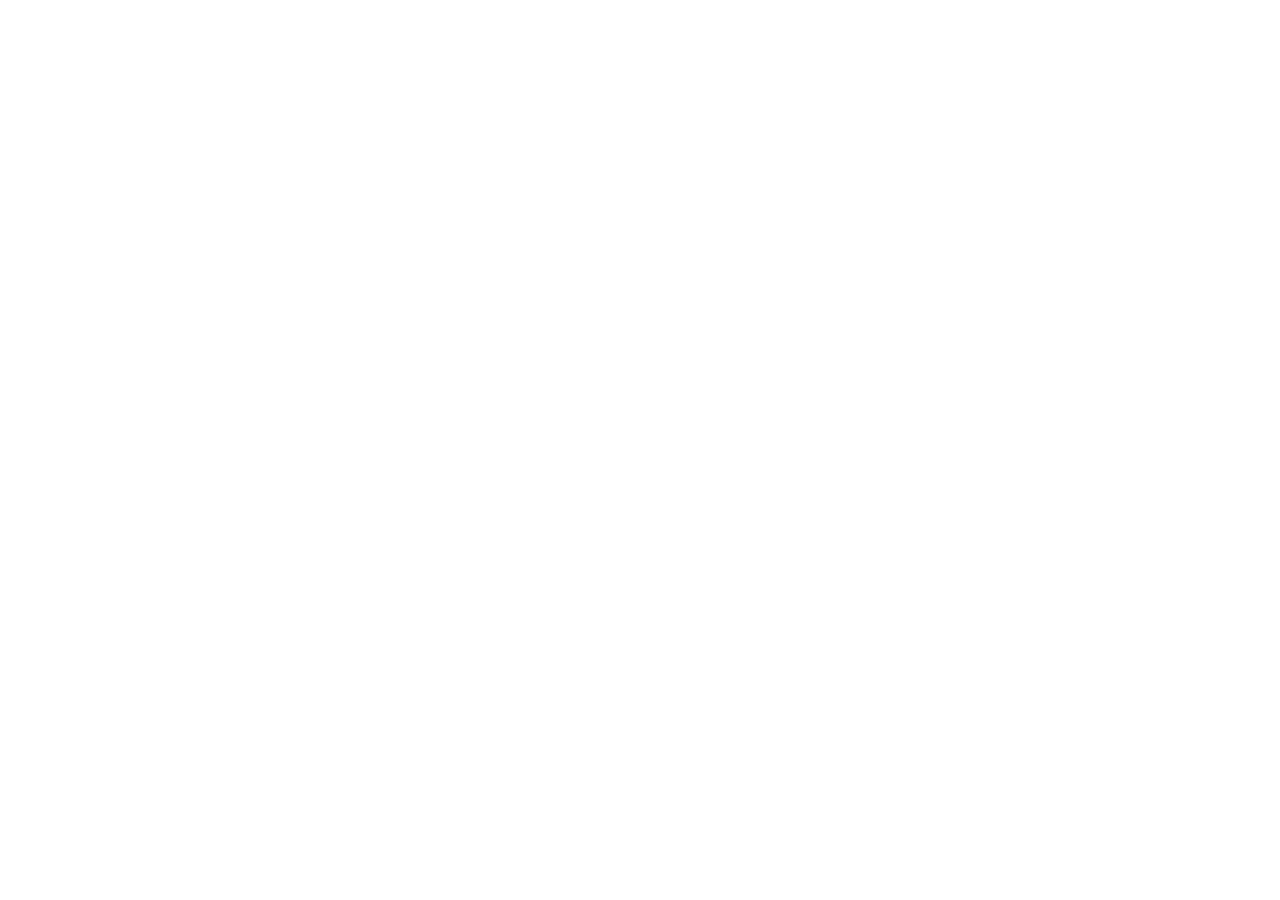
==== index.html @ 1b252291 "Upload Oak Legal Services website" ====
<!DOCTYPE html>
<html lang="en">
<head>
  <meta charset="UTF-8" />
  <meta name="viewport" content="width=device-width, initial-scale=1.0"/>
  <title>Oak Debt Collectors | Eagle Strength</title>
  <link href="https://cdnjs.cloudflare.com/ajax/libs/bootstrap/5.3.2/css/bootstrap.min.css" rel="stylesheet"/>
  <link href="https://cdnjs.cloudflare.com/ajax/libs/font-awesome/6.5.0/css/all.min.css" rel="stylesheet"/>
  <link href="https://fonts.googleapis.com/css2?family=Playfair+Display:wght@700;900&family=Inter:wght@300;400;500;600;700&family=Dancing+Script:wght@700&display=swap" rel="stylesheet"/>
  <style>
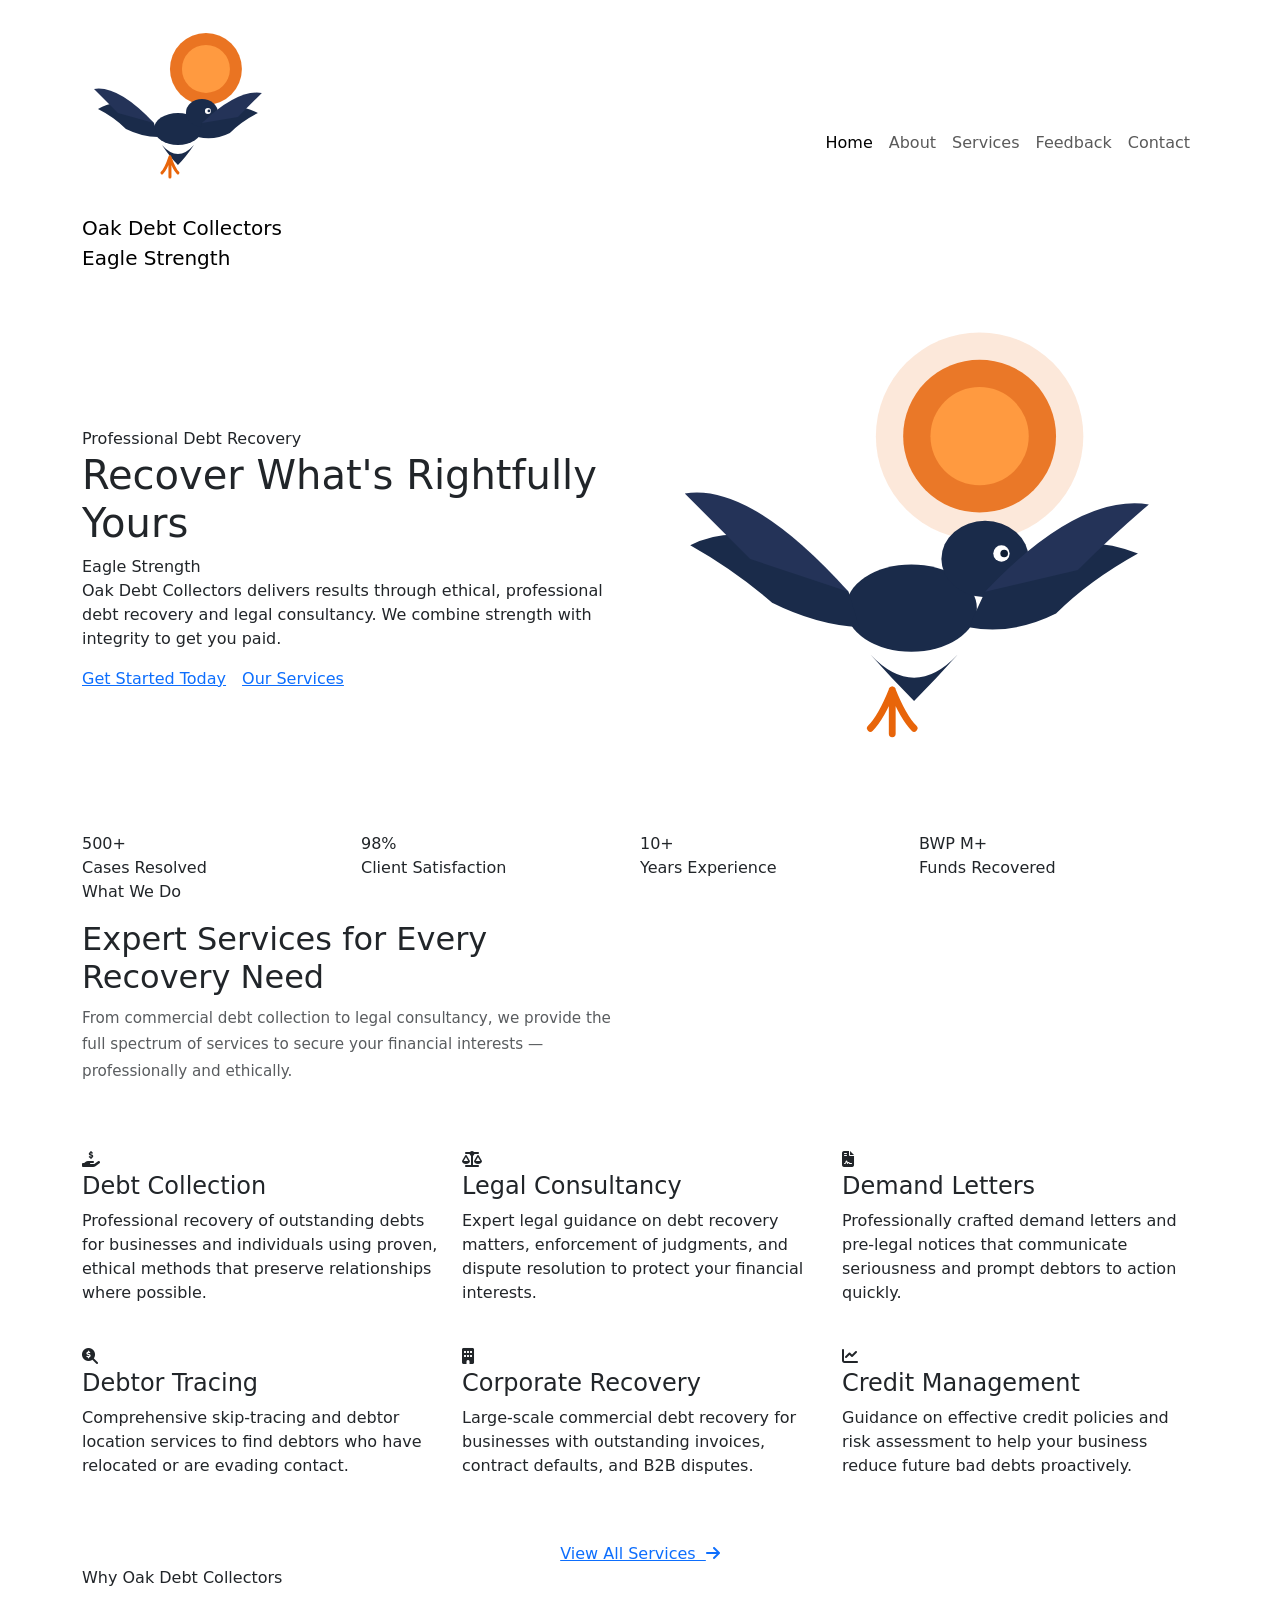
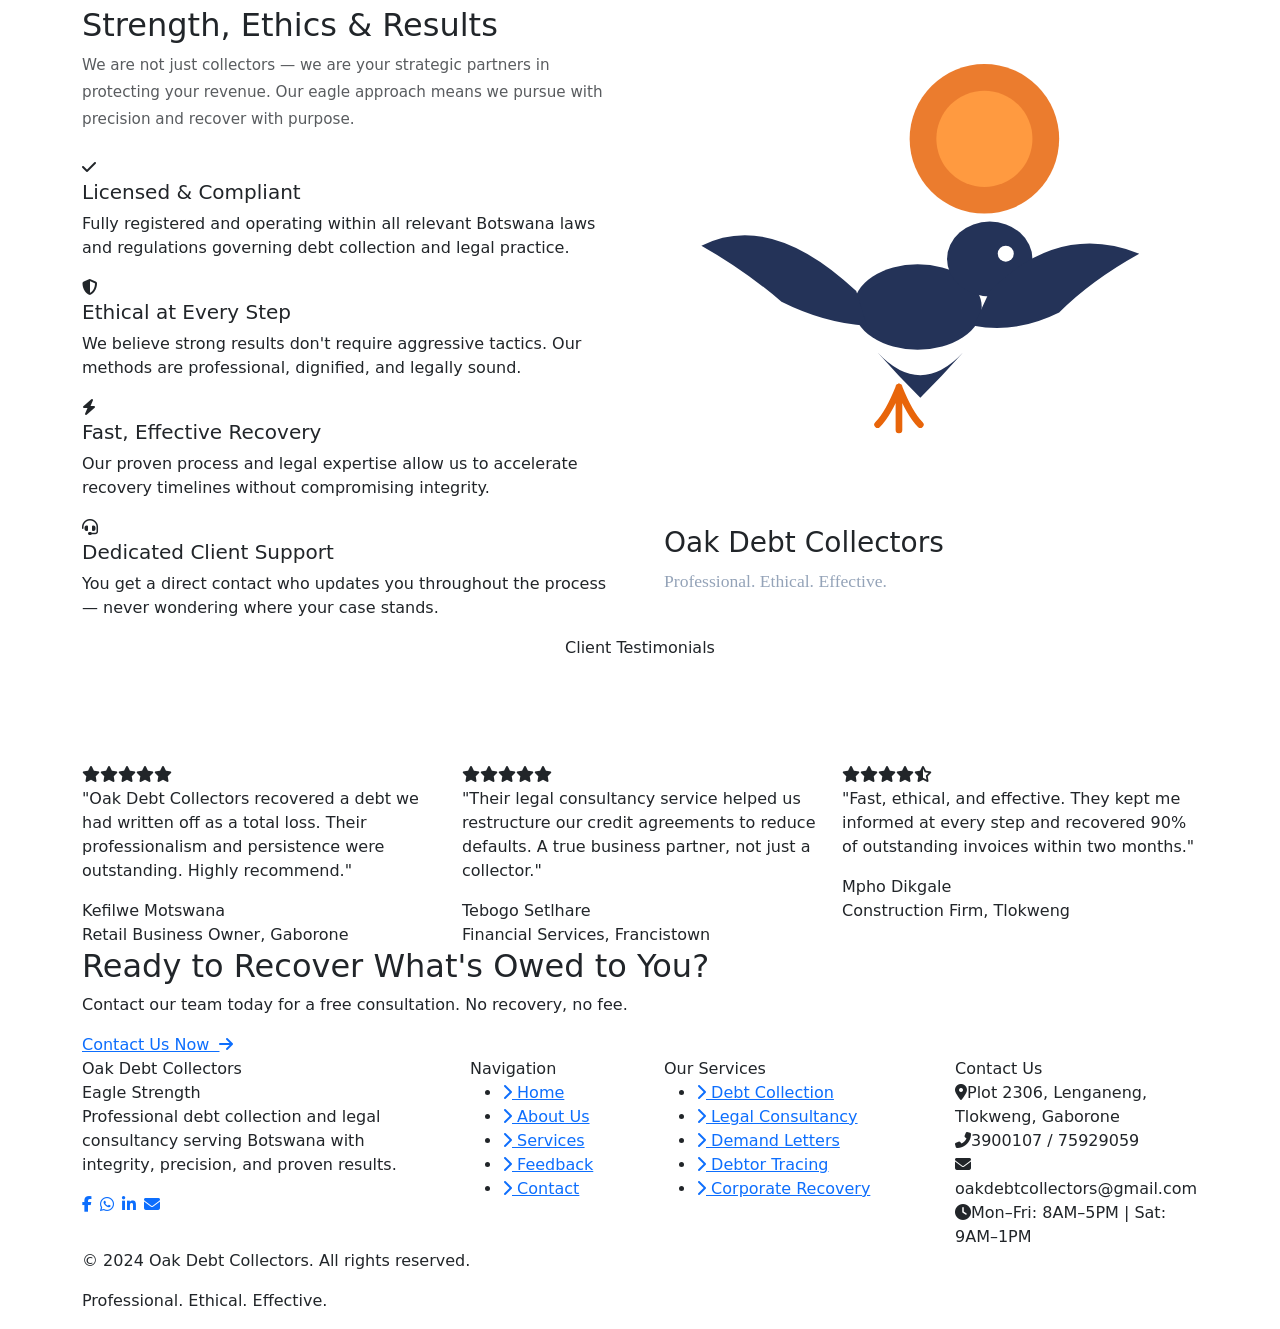
==== commit c34457ea: "added index" ====
--- a/index.html
+++ b/index.html
@@ -3,8 +3,311 @@
 <head>
   <meta charset="UTF-8" />
   <meta name="viewport" content="width=device-width, initial-scale=1.0"/>
-  <title>Oak Debt Collectors | Eagle Strength</title>
+   <title>Oak Debt Collectors | Home</title>
   <link href="https://cdnjs.cloudflare.com/ajax/libs/bootstrap/5.3.2/css/bootstrap.min.css" rel="stylesheet"/>
   <link href="https://cdnjs.cloudflare.com/ajax/libs/font-awesome/6.5.0/css/all.min.css" rel="stylesheet"/>
-  <link href="https://fonts.googleapis.com/css2?family=Playfair+Display:wght@700;900&family=Inter:wght@300;400;500;600;700&family=Dancing+Script:wght@700&display=swap" rel="stylesheet"/>
-  <style>   +  <link rel="stylesheet" href="style.css"/>
+</head>
+<body>
+
+<!-- NAVBAR -->
+<nav class="navbar navbar-expand-lg">
+  <div class="container">
+    <a class="navbar-brand" href="index.html">
+      <div class="brand-logo-wrap">
+        <svg viewBox="0 0 100 100" xmlns="http://www.w3.org/2000/svg">
+          <circle cx="62" cy="28" r="18" fill="#E8650A" opacity="0.9"/>
+          <circle cx="62" cy="28" r="12" fill="#FF9A40"/>
+          <ellipse cx="48" cy="58" rx="12" ry="8" fill="#1A2B4A"/>
+          <ellipse cx="60" cy="50" rx="8" ry="7" fill="#1A2B4A"/>
+          <path d="M67 52 L73 55 L67 56 Z" fill="#E8650A"/>
+          <circle cx="63" cy="49" r="1.5" fill="#fff"/>
+          <circle cx="63.5" cy="49" r="0.7" fill="#1A2B4A"/>
+          <path d="M36 55 Q20 40 8 48 Q16 52 22 58 Q30 62 38 62 Z" fill="#1A2B4A"/>
+          <path d="M36 55 Q18 36 6 38 Q12 44 18 50 Z" fill="#243358"/>
+          <path d="M60 55 Q72 42 88 50 Q80 54 74 60 Q66 64 58 62 Z" fill="#1A2B4A"/>
+          <path d="M60 55 Q78 38 90 40 Q84 46 78 52 Z" fill="#243358"/>
+          <path d="M40 66 Q48 75 56 66 Q52 72 48 76 Q44 72 40 66 Z" fill="#1A2B4A"/>
+          <path d="M44 72 Q42 78 40 80 M44 72 Q44 79 44 82 M44 72 Q46 78 48 80" stroke="#E8650A" stroke-width="1.5" fill="none" stroke-linecap="round"/>
+        </svg>
+      </div>
+      <div class="brand-text-wrap">
+        <div class="brand-name">Oak Debt Collectors</div>
+        <div class="brand-tagline">Eagle Strength</div>
+      </div>
+    </a>
+    <button class="navbar-toggler" type="button" data-bs-toggle="collapse" data-bs-target="#mainNav">
+      <span class="navbar-toggler-icon"></span>
+    </button>
+    <div class="collapse navbar-collapse" id="mainNav">
+      <ul class="navbar-nav ms-auto">
+        <li class="nav-item"><a class="nav-link active" href="index.html">Home</a></li>
+        <li class="nav-item"><a class="nav-link" href="about.html">About</a></li>
+        <li class="nav-item"><a class="nav-link" href="services.html">Services</a></li>
+        <li class="nav-item"><a class="nav-link" href="feedback.html">Feedback</a></li>
+        <li class="nav-item"><a class="nav-link" href="contact.html">Contact</a></li>
+      </ul>
+    </div>
+  </div>
+</nav>
+
+<!-- HERO -->
+<section class="hero">
+  <div class="container">
+    <div class="row align-items-center">
+      <div class="col-lg-6 hero-content">
+        <div class="hero-eyebrow fade-in-up">Professional Debt Recovery</div>
+        <h1 class="fade-in-up delay-1">Recover What's <span>Rightfully</span> Yours</h1>
+        <span class="hero-script fade-in-up delay-2">Eagle Strength</span>
+        <p class="hero-desc fade-in-up delay-3">Oak Debt Collectors delivers results through ethical, professional debt recovery and legal consultancy. We combine strength with integrity to get you paid.</p>
+        <div class="d-flex gap-3 flex-wrap fade-in-up delay-4">
+          <a href="contact.html" class="btn-primary-oak">Get Started Today</a>
+          <a href="services.html" class="btn-outline-oak">Our Services</a>
+        </div>
+      </div>
+      <div class="col-lg-6 hero-visual mt-5 mt-lg-0">
+        <div class="hero-circle">
+          <svg class="hero-eagle-svg" viewBox="0 0 200 200" xmlns="http://www.w3.org/2000/svg">
+            <circle cx="120" cy="55" r="38" fill="rgba(232,101,10,0.15)"/>
+            <circle cx="120" cy="55" r="28" fill="#E8650A" opacity="0.85"/>
+            <circle cx="120" cy="55" r="18" fill="#FF9A40"/>
+            <ellipse cx="95" cy="118" rx="24" ry="16" fill="#1A2B4A"/>
+            <ellipse cx="122" cy="100" rx="16" ry="14" fill="#1A2B4A"/>
+            <path d="M136 104 L150 110 L136 112 Z" fill="#E8650A"/>
+            <circle cx="128" cy="98" r="3" fill="#fff"/>
+            <circle cx="129" cy="98" r="1.4" fill="#0F1D33"/>
+            <path d="M72 112 Q40 82 14 95 Q30 104 44 116 Q60 124 76 125 Z" fill="#1A2B4A"/>
+            <path d="M72 112 Q36 72 12 76 Q24 88 36 100 Z" fill="#243358"/>
+            <path d="M122 112 Q148 86 178 98 Q160 108 148 120 Q132 128 116 125 Z" fill="#1A2B4A"/>
+            <path d="M122 112 Q156 76 182 80 Q168 92 156 104 Z" fill="#243358"/>
+            <path d="M80 135 Q96 152 112 135 Q104 144 96 152 Q88 144 80 135 Z" fill="#1A2B4A"/>
+            <path d="M88 148 Q84 158 80 162 M88 148 Q88 160 88 164 M88 148 Q92 158 96 162" stroke="#E8650A" stroke-width="2.5" fill="none" stroke-linecap="round"/>
+          </svg>
+        </div>
+      </div>
+    </div>
+  </div>
+</section>
+
+<!-- STATS BAR -->
+<div class="stats-bar">
+  <div class="container">
+    <div class="row g-0 align-items-center">
+      <div class="col-6 col-md-3"><div class="stat-item"><div class="stat-number">500+</div><div class="stat-label">Cases Resolved</div></div></div>
+      <div class="col-6 col-md-3"><div class="stat-item"><div class="stat-number">98%</div><div class="stat-label">Client Satisfaction</div></div></div>
+      <div class="col-6 col-md-3"><div class="stat-item"><div class="stat-number">10+</div><div class="stat-label">Years Experience</div></div></div>
+      <div class="col-6 col-md-3"><div class="stat-item"><div class="stat-number">BWP M+</div><div class="stat-label">Funds Recovered</div></div></div>
+    </div>
+  </div>
+</div>
+
+<!-- SERVICES PREVIEW -->
+<section class="light-section">
+  <div class="container">
+    <div class="row mb-5">
+      <div class="col-lg-6">
+        <p class="section-eyebrow">What We Do</p>
+        <h2 class="section-heading">Expert Services for <span>Every</span> Recovery Need</h2>
+        <div class="orange-rule"></div>
+        <p class="text-muted" style="font-size:0.95rem; line-height:1.75;">From commercial debt collection to legal consultancy, we provide the full spectrum of services to secure your financial interests — professionally and ethically.</p>
+      </div>
+    </div>
+    <div class="row g-4">
+      <div class="col-md-6 col-lg-4">
+        <div class="service-card">
+          <div class="service-icon"><i class="fas fa-hand-holding-usd"></i></div>
+          <h4>Debt Collection</h4>
+          <p>Professional recovery of outstanding debts for businesses and individuals using proven, ethical methods that preserve relationships where possible.</p>
+        </div>
+      </div>
+      <div class="col-md-6 col-lg-4">
+        <div class="service-card">
+          <div class="service-icon"><i class="fas fa-balance-scale"></i></div>
+          <h4>Legal Consultancy</h4>
+          <p>Expert legal guidance on debt recovery matters, enforcement of judgments, and dispute resolution to protect your financial interests.</p>
+        </div>
+      </div>
+      <div class="col-md-6 col-lg-4">
+        <div class="service-card">
+          <div class="service-icon"><i class="fas fa-file-contract"></i></div>
+          <h4>Demand Letters</h4>
+          <p>Professionally crafted demand letters and pre-legal notices that communicate seriousness and prompt debtors to action quickly.</p>
+        </div>
+      </div>
+      <div class="col-md-6 col-lg-4">
+        <div class="service-card">
+          <div class="service-icon"><i class="fas fa-search-dollar"></i></div>
+          <h4>Debtor Tracing</h4>
+          <p>Comprehensive skip-tracing and debtor location services to find debtors who have relocated or are evading contact.</p>
+        </div>
+      </div>
+      <div class="col-md-6 col-lg-4">
+        <div class="service-card">
+          <div class="service-icon"><i class="fas fa-building"></i></div>
+          <h4>Corporate Recovery</h4>
+          <p>Large-scale commercial debt recovery for businesses with outstanding invoices, contract defaults, and B2B disputes.</p>
+        </div>
+      </div>
+      <div class="col-md-6 col-lg-4">
+        <div class="service-card">
+          <div class="service-icon"><i class="fas fa-chart-line"></i></div>
+          <h4>Credit Management</h4>
+          <p>Guidance on effective credit policies and risk assessment to help your business reduce future bad debts proactively.</p>
+        </div>
+      </div>
+    </div>
+    <div class="text-center mt-5">
+      <a href="services.html" class="btn-primary-oak">View All Services &nbsp;<i class="fas fa-arrow-right"></i></a>
+    </div>
+  </div>
+</section>
+
+<!-- WHY CHOOSE US -->
+<section class="white-section">
+  <div class="container">
+    <div class="row align-items-center g-5">
+      <div class="col-lg-6">
+        <p class="section-eyebrow">Why Oak Debt Collectors</p>
+        <h2 class="section-heading">Strength, Ethics & <span>Results</span></h2>
+        <div class="orange-rule"></div>
+        <p class="text-muted mb-4" style="font-size:0.95rem;line-height:1.75;">We are not just collectors — we are your strategic partners in protecting your revenue. Our eagle approach means we pursue with precision and recover with purpose.</p>
+        <div class="why-item">
+          <div class="why-icon"><i class="fas fa-check"></i></div>
+          <div class="why-text"><h5>Licensed & Compliant</h5><p>Fully registered and operating within all relevant Botswana laws and regulations governing debt collection and legal practice.</p></div>
+        </div>
+        <div class="why-item">
+          <div class="why-icon"><i class="fas fa-shield-alt"></i></div>
+          <div class="why-text"><h5>Ethical at Every Step</h5><p>We believe strong results don't require aggressive tactics. Our methods are professional, dignified, and legally sound.</p></div>
+        </div>
+        <div class="why-item">
+          <div class="why-icon"><i class="fas fa-bolt"></i></div>
+          <div class="why-text"><h5>Fast, Effective Recovery</h5><p>Our proven process and legal expertise allow us to accelerate recovery timelines without compromising integrity.</p></div>
+        </div>
+        <div class="why-item">
+          <div class="why-icon"><i class="fas fa-headset"></i></div>
+          <div class="why-text"><h5>Dedicated Client Support</h5><p>You get a direct contact who updates you throughout the process — never wondering where your case stands.</p></div>
+        </div>
+      </div>
+      <div class="col-lg-6">
+        <div class="about-img-block" style="min-height:420px; border-radius:8px;">
+          <svg class="big-eagle" viewBox="0 0 200 200" xmlns="http://www.w3.org/2000/svg">
+            <circle cx="120" cy="55" r="28" fill="#E8650A" opacity="0.85"/>
+            <circle cx="120" cy="55" r="18" fill="#FF9A40"/>
+            <ellipse cx="95" cy="118" rx="24" ry="16" fill="#243358"/>
+            <ellipse cx="122" cy="100" rx="16" ry="14" fill="#243358"/>
+            <path d="M136 104 L150 110 L136 112 Z" fill="#E8650A"/>
+            <circle cx="128" cy="98" r="3" fill="#fff"/>
+            <path d="M72 112 Q40 82 14 95 Q30 104 44 116 Q60 124 76 125 Z" fill="#243358"/>
+            <path d="M122 112 Q148 86 178 98 Q160 108 148 120 Q132 128 116 125 Z" fill="#243358"/>
+            <path d="M80 135 Q96 152 112 135 Q104 144 96 152 Q88 144 80 135 Z" fill="#243358"/>
+            <path d="M88 148 Q84 158 80 162 M88 148 Q88 160 88 164 M88 148 Q92 158 96 162" stroke="#E8650A" stroke-width="2.5" fill="none" stroke-linecap="round"/>
+          </svg>
+          <h3>Oak Debt Collectors</h3>
+          <p style="font-family:'Dancing Script',cursive; font-size:1.1rem; color:#94A3B8; margin-top:0.5rem;">Professional. Ethical. Effective.</p>
+        </div>
+      </div>
+    </div>
+  </div>
+</section>
+
+<!-- TESTIMONIALS -->
+<section class="navy-section">
+  <div class="container">
+    <div class="text-center mb-5">
+      <p class="section-eyebrow" style="color:var(--orange)">Client Testimonials</p>
+      <h2 class="section-heading" style="color:#fff;">What Our <span>Clients</span> Say</h2>
+      <div class="orange-rule mx-auto"></div>
+    </div>
+    <div class="row g-4">
+      <div class="col-md-4">
+        <div class="testimonial-card">
+          <div class="testimonial-stars"><i class="fas fa-star"></i><i class="fas fa-star"></i><i class="fas fa-star"></i><i class="fas fa-star"></i><i class="fas fa-star"></i></div>
+          <p class="testimonial-text">"Oak Debt Collectors recovered a debt we had written off as a total loss. Their professionalism and persistence were outstanding. Highly recommend."</p>
+          <div class="testimonial-author">Kefilwe Motswana</div>
+          <div class="testimonial-company">Retail Business Owner, Gaborone</div>
+        </div>
+      </div>
+      <div class="col-md-4">
+        <div class="testimonial-card">
+          <div class="testimonial-stars"><i class="fas fa-star"></i><i class="fas fa-star"></i><i class="fas fa-star"></i><i class="fas fa-star"></i><i class="fas fa-star"></i></div>
+          <p class="testimonial-text">"Their legal consultancy service helped us restructure our credit agreements to reduce defaults. A true business partner, not just a collector."</p>
+          <div class="testimonial-author">Tebogo Setlhare</div>
+          <div class="testimonial-company">Financial Services, Francistown</div>
+        </div>
+      </div>
+      <div class="col-md-4">
+        <div class="testimonial-card">
+          <div class="testimonial-stars"><i class="fas fa-star"></i><i class="fas fa-star"></i><i class="fas fa-star"></i><i class="fas fa-star"></i><i class="fas fa-star-half-alt"></i></div>
+          <p class="testimonial-text">"Fast, ethical, and effective. They kept me informed at every step and recovered 90% of outstanding invoices within two months."</p>
+          <div class="testimonial-author">Mpho Dikgale</div>
+          <div class="testimonial-company">Construction Firm, Tlokweng</div>
+        </div>
+      </div>
+    </div>
+  </div>
+</section>
+
+<!-- CTA -->
+<div class="cta-banner">
+  <div class="container">
+    <h2>Ready to Recover What's Owed to You?</h2>
+    <p>Contact our team today for a free consultation. No recovery, no fee.</p>
+    <a href="contact.html" class="btn-white-oak">Contact Us Now &nbsp;<i class="fas fa-arrow-right"></i></a>
+  </div>
+</div>
+
+<!-- FOOTER -->
+<footer>
+  <div class="container">
+    <div class="row g-5">
+      <div class="col-lg-4">
+        <div class="footer-brand-name">Oak Debt Collectors</div>
+        <div class="footer-script">Eagle Strength</div>
+        <p class="footer-desc">Professional debt collection and legal consultancy serving Botswana with integrity, precision, and proven results.</p>
+        <div class="d-flex gap-2 mt-3">
+          <a href="#" class="social-link"><i class="fab fa-facebook-f"></i></a>
+          <a href="#" class="social-link"><i class="fab fa-whatsapp"></i></a>
+          <a href="#" class="social-link"><i class="fab fa-linkedin-in"></i></a>
+          <a href="mailto:oakdebtcollectors@gmail.com" class="social-link"><i class="fas fa-envelope"></i></a>
+        </div>
+      </div>
+      <div class="col-sm-6 col-lg-2">
+        <div class="footer-heading">Navigation</div>
+        <ul class="footer-links">
+          <li><a href="index.html"><i class="fas fa-chevron-right"></i> Home</a></li>
+          <li><a href="about.html"><i class="fas fa-chevron-right"></i> About Us</a></li>
+          <li><a href="services.html"><i class="fas fa-chevron-right"></i> Services</a></li>
+          <li><a href="feedback.html"><i class="fas fa-chevron-right"></i> Feedback</a></li>
+          <li><a href="contact.html"><i class="fas fa-chevron-right"></i> Contact</a></li>
+        </ul>
+      </div>
+      <div class="col-sm-6 col-lg-3">
+        <div class="footer-heading">Our Services</div>
+        <ul class="footer-links">
+          <li><a href="services.html"><i class="fas fa-chevron-right"></i> Debt Collection</a></li>
+          <li><a href="services.html"><i class="fas fa-chevron-right"></i> Legal Consultancy</a></li>
+          <li><a href="services.html"><i class="fas fa-chevron-right"></i> Demand Letters</a></li>
+          <li><a href="services.html"><i class="fas fa-chevron-right"></i> Debtor Tracing</a></li>
+          <li><a href="services.html"><i class="fas fa-chevron-right"></i> Corporate Recovery</a></li>
+        </ul>
+      </div>
+      <div class="col-lg-3">
+        <div class="footer-heading">Contact Us</div>
+        <div class="footer-contact-item"><i class="fas fa-map-marker-alt"></i><span>Plot 2306, Lenganeng, Tlokweng, Gaborone</span></div>
+        <div class="footer-contact-item"><i class="fas fa-phone-alt"></i><span>3900107 / 75929059</span></div>
+        <div class="footer-contact-item"><i class="fas fa-envelope"></i><span>oakdebtcollectors@gmail.com</span></div>
+        <div class="footer-contact-item"><i class="fas fa-clock"></i><span>Mon–Fri: 8AM–5PM | Sat: 9AM–1PM</span></div>
+      </div>
+    </div>
+    <div class="footer-bottom">
+      <p>&copy; 2024 <span>Oak Debt Collectors</span>. All rights reserved.</p>
+      <p>Professional. Ethical. Effective.</p>
+    </div>
+  </div>
+</footer>
+
+<script src="https://cdnjs.cloudflare.com/ajax/libs/bootstrap/5.3.2/js/bootstrap.bundle.min.js"></script>
+</body>
+</html>
+
+
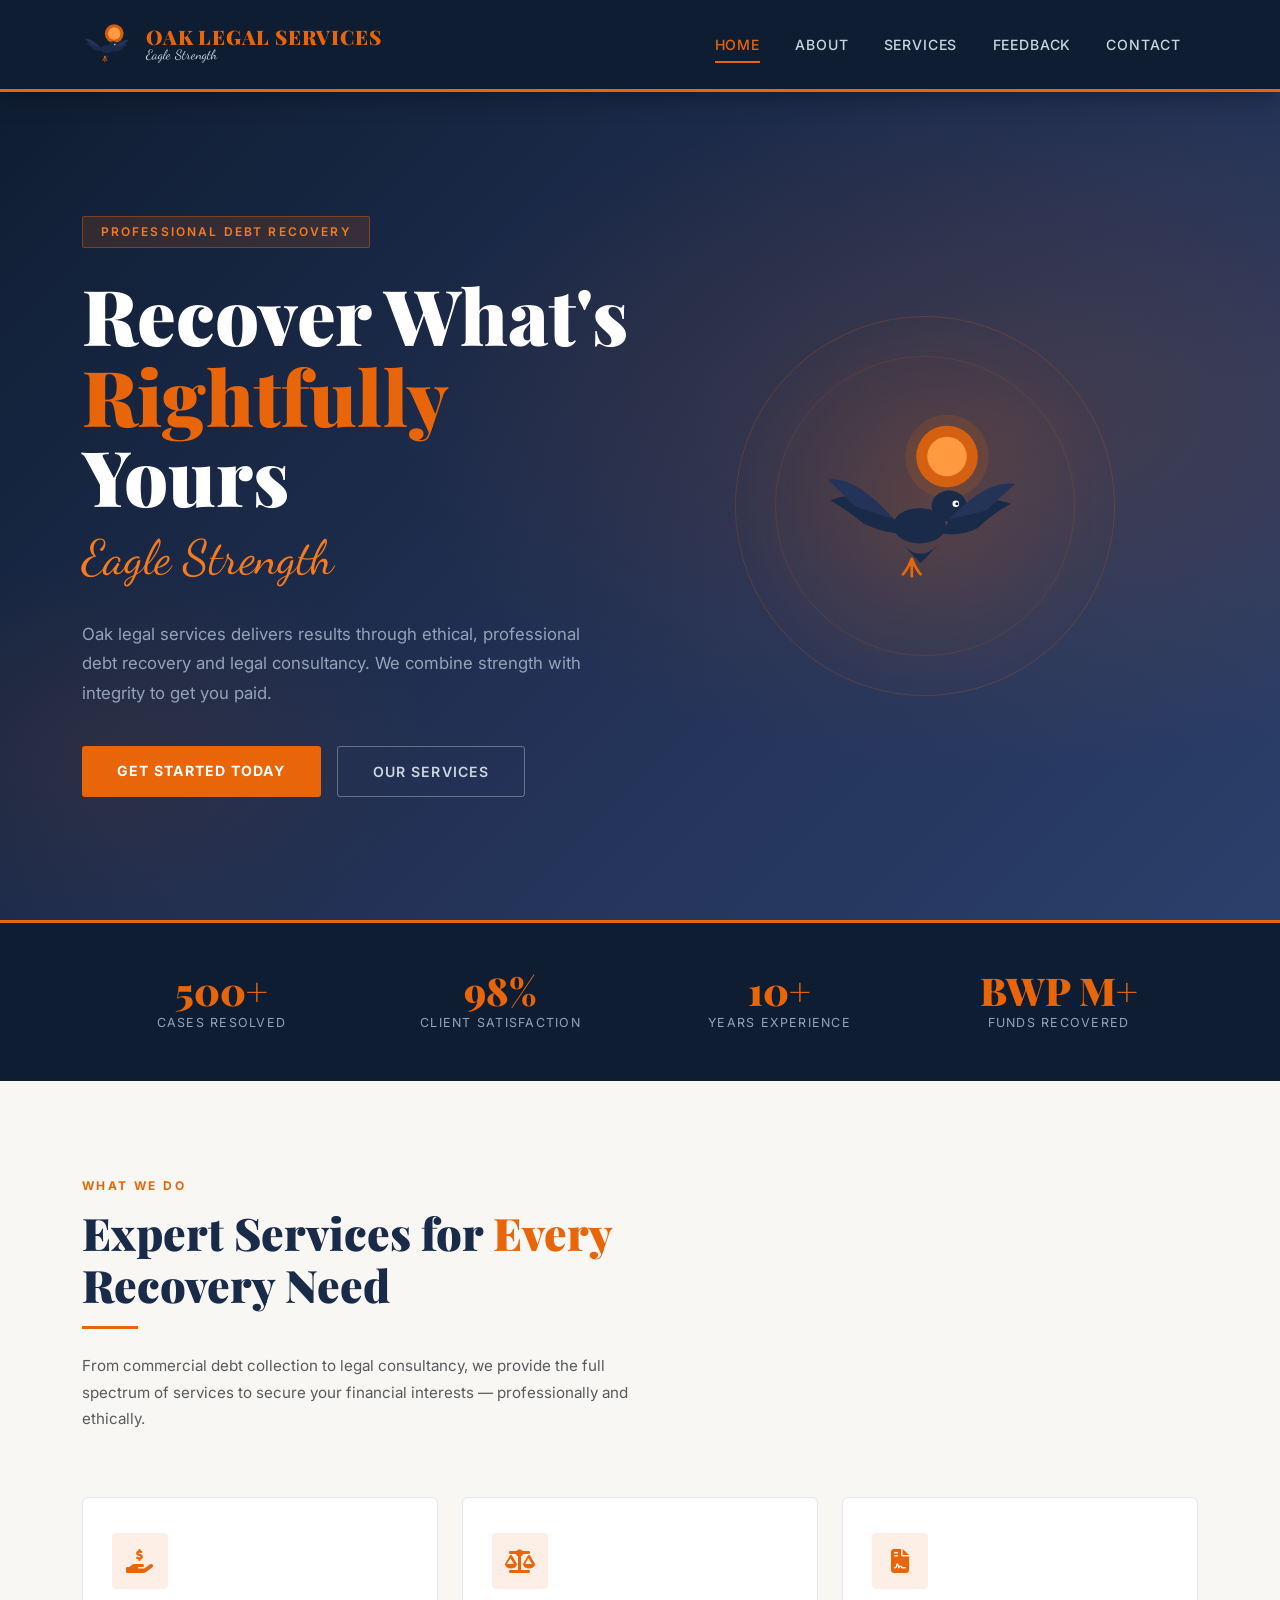
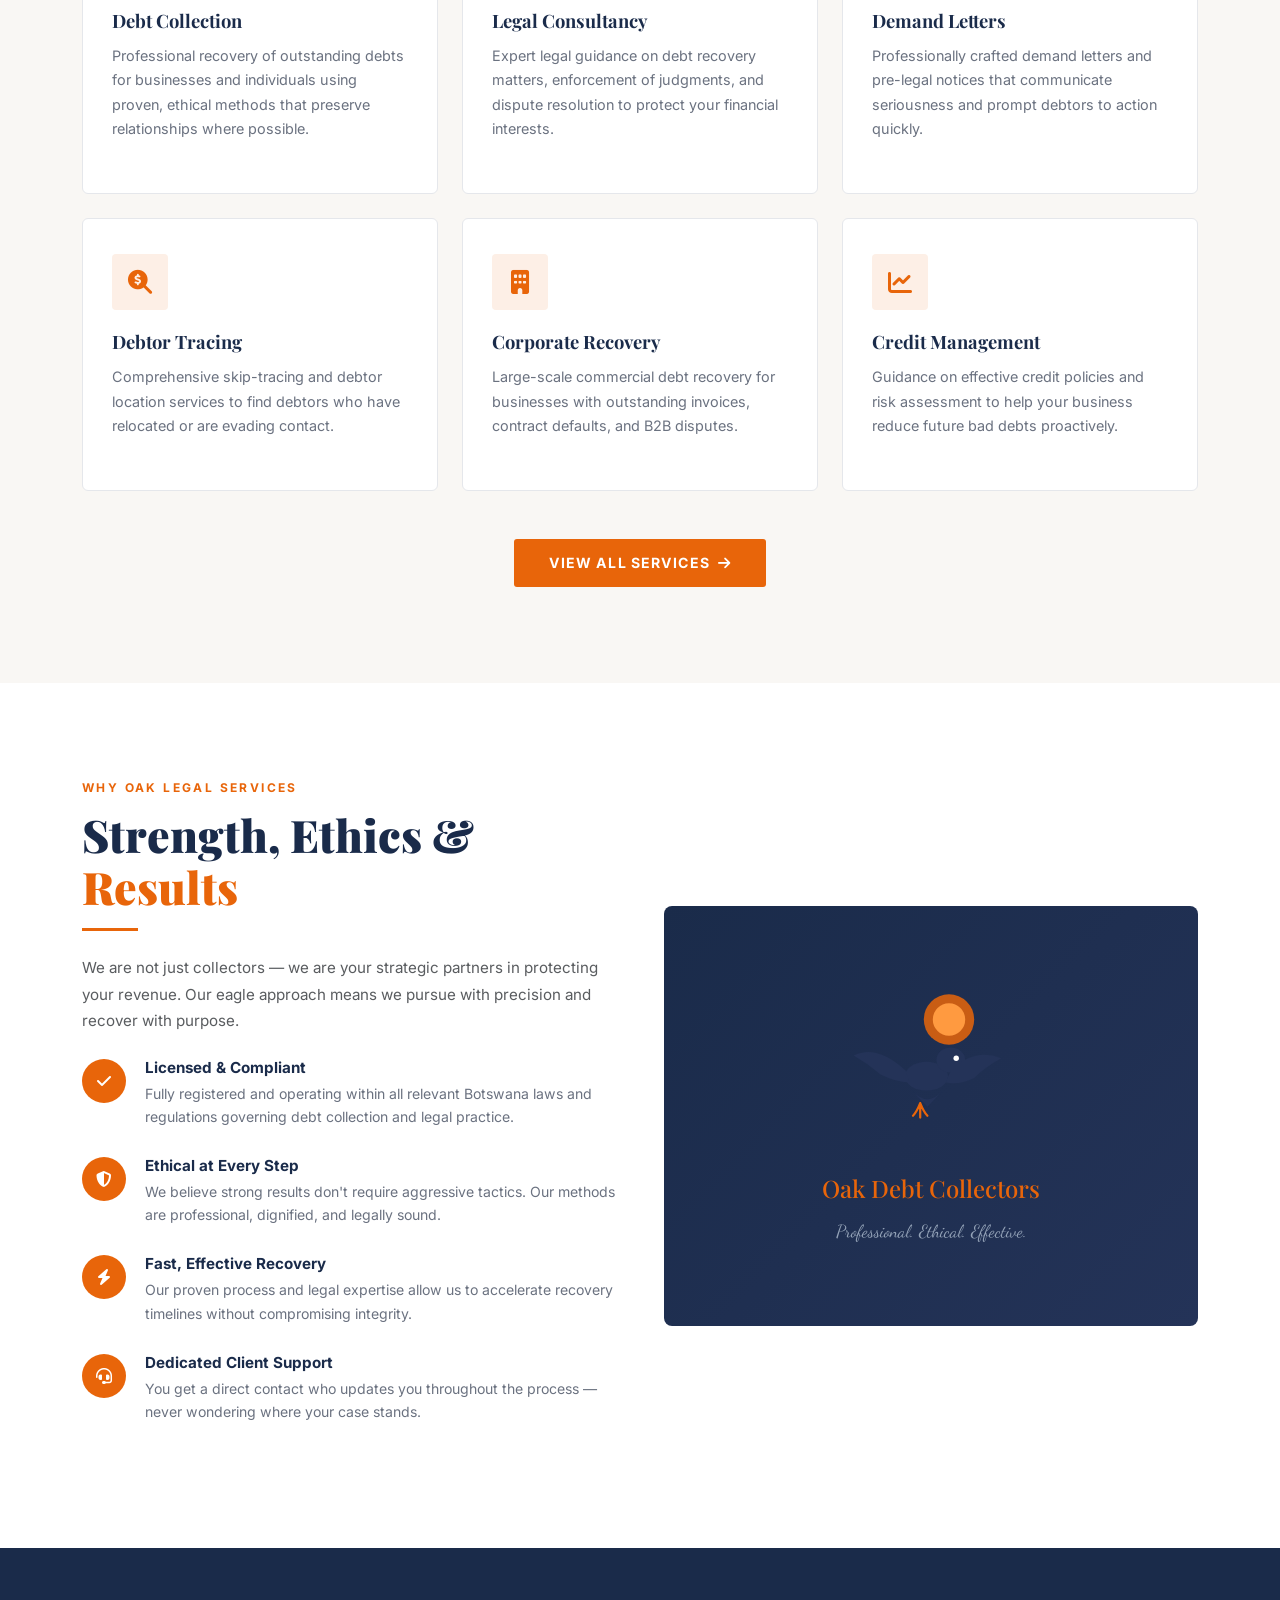
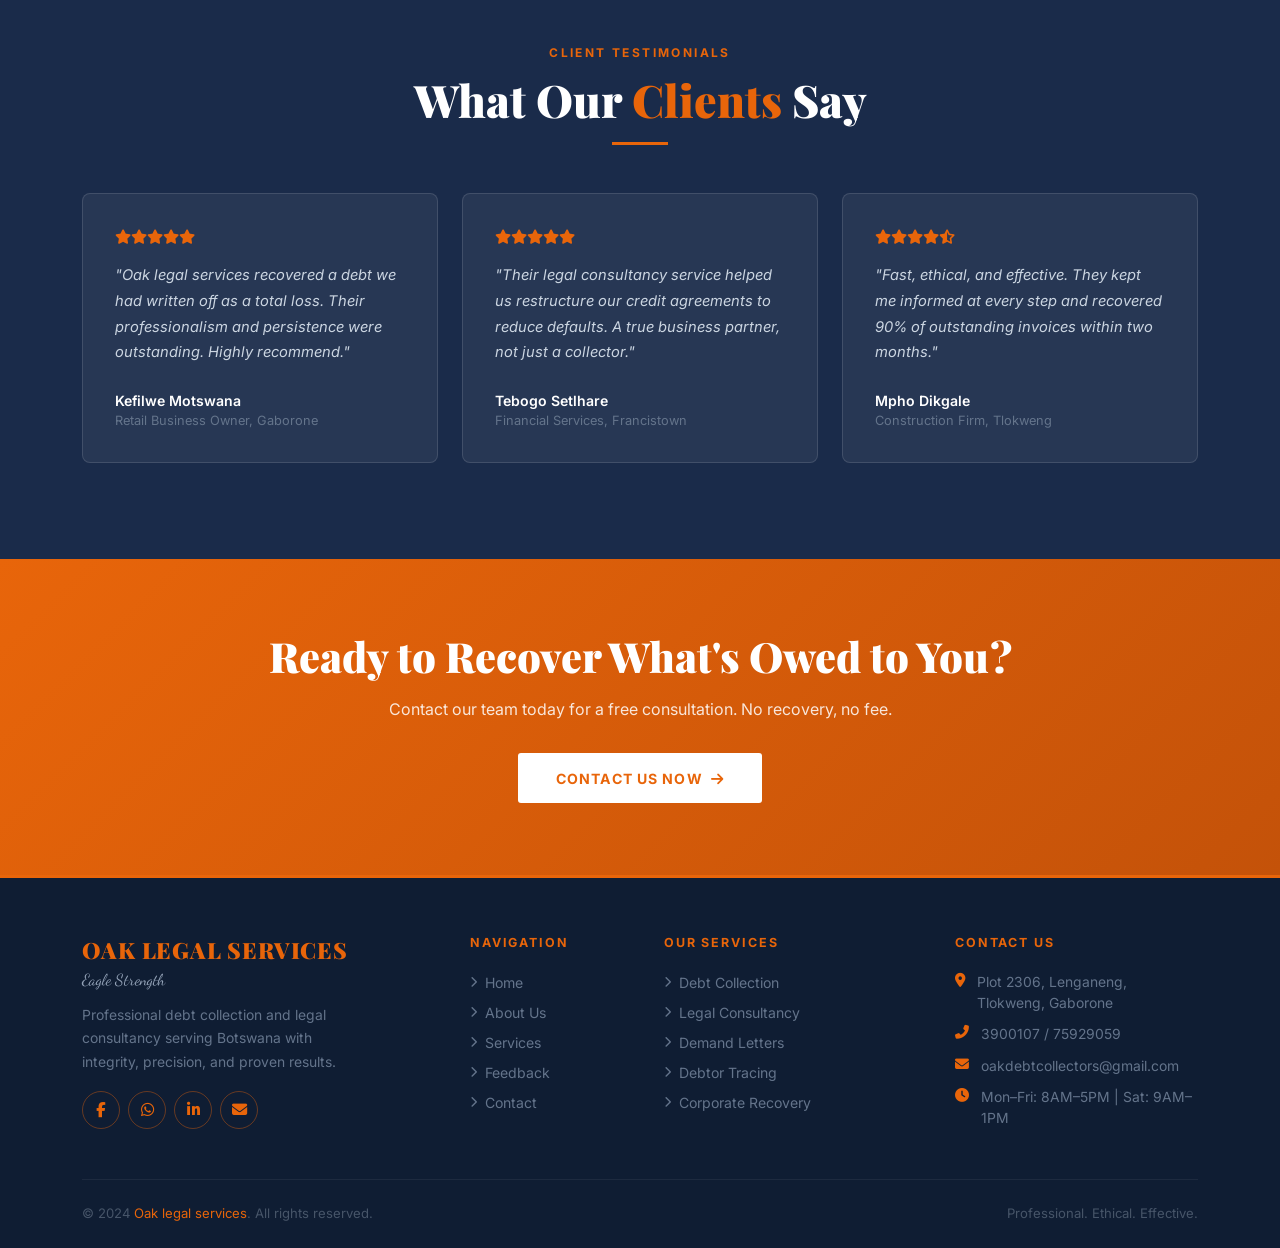
==== commit 74032b87: "changed index" ====
--- a/index.html
+++ b/index.html
@@ -3,7 +3,7 @@
 <head>
   <meta charset="UTF-8" />
   <meta name="viewport" content="width=device-width, initial-scale=1.0"/>
-   <title>Oak Debt Collectors | Home</title>
+   <title>Oak legal services | Home</title>
   <link href="https://cdnjs.cloudflare.com/ajax/libs/bootstrap/5.3.2/css/bootstrap.min.css" rel="stylesheet"/>
   <link href="https://cdnjs.cloudflare.com/ajax/libs/font-awesome/6.5.0/css/all.min.css" rel="stylesheet"/>
   <link rel="stylesheet" href="style.css"/>
@@ -32,7 +32,7 @@
         </svg>
       </div>
       <div class="brand-text-wrap">
-        <div class="brand-name">Oak Debt Collectors</div>
+        <div class="brand-name">Oak legal services</div>
         <div class="brand-tagline">Eagle Strength</div>
       </div>
     </a>
@@ -59,7 +59,7 @@
         <div class="hero-eyebrow fade-in-up">Professional Debt Recovery</div>
         <h1 class="fade-in-up delay-1">Recover What's <span>Rightfully</span> Yours</h1>
         <span class="hero-script fade-in-up delay-2">Eagle Strength</span>
-        <p class="hero-desc fade-in-up delay-3">Oak Debt Collectors delivers results through ethical, professional debt recovery and legal consultancy. We combine strength with integrity to get you paid.</p>
+        <p class="hero-desc fade-in-up delay-3">Oak legal services delivers results through ethical, professional debt recovery and legal consultancy. We combine strength with integrity to get you paid.</p>
         <div class="d-flex gap-3 flex-wrap fade-in-up delay-4">
           <a href="contact.html" class="btn-primary-oak">Get Started Today</a>
           <a href="services.html" class="btn-outline-oak">Our Services</a>
@@ -167,7 +167,7 @@
   <div class="container">
     <div class="row align-items-center g-5">
       <div class="col-lg-6">
-        <p class="section-eyebrow">Why Oak Debt Collectors</p>
+        <p class="section-eyebrow">Why Oak legal services</p>
         <h2 class="section-heading">Strength, Ethics & <span>Results</span></h2>
         <div class="orange-rule"></div>
         <p class="text-muted mb-4" style="font-size:0.95rem;line-height:1.75;">We are not just collectors — we are your strategic partners in protecting your revenue. Our eagle approach means we pursue with precision and recover with purpose.</p>
@@ -222,7 +222,7 @@
       <div class="col-md-4">
         <div class="testimonial-card">
           <div class="testimonial-stars"><i class="fas fa-star"></i><i class="fas fa-star"></i><i class="fas fa-star"></i><i class="fas fa-star"></i><i class="fas fa-star"></i></div>
-          <p class="testimonial-text">"Oak Debt Collectors recovered a debt we had written off as a total loss. Their professionalism and persistence were outstanding. Highly recommend."</p>
+          <p class="testimonial-text">"Oak legal services recovered a debt we had written off as a total loss. Their professionalism and persistence were outstanding. Highly recommend."</p>
           <div class="testimonial-author">Kefilwe Motswana</div>
           <div class="testimonial-company">Retail Business Owner, Gaborone</div>
         </div>
@@ -261,7 +261,7 @@
   <div class="container">
     <div class="row g-5">
       <div class="col-lg-4">
-        <div class="footer-brand-name">Oak Debt Collectors</div>
+        <div class="footer-brand-name">Oak legal services</div>
         <div class="footer-script">Eagle Strength</div>
         <p class="footer-desc">Professional debt collection and legal consultancy serving Botswana with integrity, precision, and proven results.</p>
         <div class="d-flex gap-2 mt-3">
@@ -300,7 +300,7 @@
       </div>
     </div>
     <div class="footer-bottom">
-      <p>&copy; 2024 <span>Oak Debt Collectors</span>. All rights reserved.</p>
+      <p>&copy; 2024 <span>Oak legal services</span>. All rights reserved.</p>
       <p>Professional. Ethical. Effective.</p>
     </div>
   </div>
--- a/style.css
+++ b/style.css
@@ -0,0 +1,476 @@
+/* ============================================
+   OAK DEBT COLLECTORS — style.css
+   Brand Colors: Orange #E8650A | Navy #1A2B4A
+   Link this file in every HTML page:
+   <link rel="stylesheet" href="style.css">
+============================================ */
+
+@import url('https://fonts.googleapis.com/css2?family=Playfair+Display:wght@700;900&family=Inter:wght@300;400;500;600;700&family=Dancing+Script:wght@700&display=swap');
+
+/* ── CSS VARIABLES ── */
+:root {
+  --orange:       #E8650A;
+  --orange-light: #F47B20;
+  --orange-glow:  #FF9A40;
+  --navy:         #1A2B4A;
+  --navy-deep:    #0F1D33;
+  --navy-mid:     #243358;
+  --white:        #FFFFFF;
+  --offwhite:     #F9F7F4;
+  --gray:         #6B7280;
+  --gray-light:   #F3F4F6;
+}
+
+/* ── RESET ── */
+* { margin: 0; padding: 0; box-sizing: border-box; scroll-behavior: smooth; }
+body { font-family: 'Inter', sans-serif; color: var(--navy); overflow-x: hidden; }
+
+/* ════════════════════════════════════
+   NAVBAR
+════════════════════════════════════ */
+.navbar {
+  background: var(--navy-deep);
+  padding: 0.85rem 0;
+  position: sticky;
+  top: 0;
+  z-index: 1000;
+  border-bottom: 3px solid var(--orange);
+  box-shadow: 0 4px 24px rgba(0,0,0,0.35);
+}
+.navbar-brand { display: flex; align-items: center; gap: 12px; text-decoration: none; }
+.brand-logo-wrap { width: 52px; height: 52px; flex-shrink: 0; }
+.brand-logo-wrap svg { width: 100%; height: 100%; }
+.brand-text-wrap { line-height: 1.1; }
+.brand-name {
+  font-family: 'Playfair Display', serif;
+  font-size: 1.25rem; font-weight: 900;
+  color: var(--orange);
+  letter-spacing: 0.04em; text-transform: uppercase;
+}
+.brand-tagline {
+  font-family: 'Dancing Script', cursive;
+  font-size: 0.85rem; color: #CBD5E1;
+}
+.navbar-nav .nav-link {
+  color: #CBD5E1 !important;
+  font-weight: 500; font-size: 0.88rem;
+  letter-spacing: 0.06em; text-transform: uppercase;
+  padding: 0.5rem 1.1rem !important;
+  position: relative; transition: color 0.25s;
+}
+.navbar-nav .nav-link::after {
+  content: ''; position: absolute;
+  bottom: 0; left: 1.1rem; right: 1.1rem;
+  height: 2px; background: var(--orange);
+  transform: scaleX(0); transition: transform 0.25s;
+}
+.navbar-nav .nav-link:hover,
+.navbar-nav .nav-link.active { color: var(--orange) !important; }
+.navbar-nav .nav-link:hover::after,
+.navbar-nav .nav-link.active::after { transform: scaleX(1); }
+.navbar-toggler { border-color: var(--orange); }
+.navbar-toggler-icon {
+  background-image: url("data:image/svg+xml,%3csvg xmlns='http://www.w3.org/2000/svg' viewBox='0 0 30 30'%3e%3cpath stroke='%23E8650A' stroke-linecap='round' stroke-miterlimit='10' stroke-width='2' d='M4 7h22M4 15h22M4 23h22'/%3e%3c/svg%3e");
+}
+
+/* ════════════════════════════════════
+   BUTTONS
+════════════════════════════════════ */
+.btn-primary-oak {
+  background: var(--orange); color: #fff; border: none;
+  padding: 0.85rem 2.2rem; font-weight: 700; font-size: 0.88rem;
+  letter-spacing: 0.08em; text-transform: uppercase; border-radius: 3px;
+  cursor: pointer; text-decoration: none; display: inline-block;
+  transition: background 0.22s, transform 0.18s, box-shadow 0.22s;
+}
+.btn-primary-oak:hover {
+  background: var(--orange-light); transform: translateY(-2px);
+  box-shadow: 0 8px 24px rgba(232,101,10,0.35); color: #fff;
+}
+.btn-outline-oak {
+  background: transparent; color: #CBD5E1;
+  border: 1.5px solid rgba(203,213,225,0.4);
+  padding: 0.85rem 2.2rem; font-weight: 600; font-size: 0.88rem;
+  letter-spacing: 0.08em; text-transform: uppercase; border-radius: 3px;
+  cursor: pointer; text-decoration: none; display: inline-block;
+  transition: all 0.22s;
+}
+.btn-outline-oak:hover { border-color: var(--orange); color: var(--orange); }
+.btn-white-oak {
+  background: #fff; color: var(--orange); border: none;
+  padding: 0.9rem 2.4rem; font-weight: 700; font-size: 0.88rem;
+  letter-spacing: 0.08em; text-transform: uppercase; border-radius: 3px;
+  cursor: pointer; text-decoration: none; display: inline-block;
+  transition: all 0.22s;
+}
+.btn-white-oak:hover { background: var(--navy); color: #fff; }
+
+/* ════════════════════════════════════
+   SECTION UTILITIES
+════════════════════════════════════ */
+.section-eyebrow {
+  font-size: 0.75rem; font-weight: 700;
+  letter-spacing: 0.2em; text-transform: uppercase;
+  color: var(--orange); margin-bottom: 0.75rem;
+}
+.section-heading {
+  font-family: 'Playfair Display', serif;
+  font-size: clamp(1.8rem, 4vw, 2.8rem);
+  font-weight: 900; color: var(--navy); line-height: 1.15;
+}
+.section-heading span { color: var(--orange); }
+.orange-rule { width: 56px; height: 3px; background: var(--orange); margin: 1rem 0 1.5rem; }
+.light-section  { background: var(--offwhite); padding: 6rem 0; }
+.white-section  { background: #fff; padding: 6rem 0; }
+.navy-section   { background: var(--navy); padding: 6rem 0; }
+
+/* ════════════════════════════════════
+   PAGE HERO (inner pages)
+════════════════════════════════════ */
+.page-hero {
+  background: linear-gradient(135deg, var(--navy-deep) 0%, var(--navy-mid) 100%);
+  padding: 5rem 0 4rem; position: relative; overflow: hidden;
+}
+.page-hero::after {
+  content: ''; position: absolute; right: -100px; top: -100px;
+  width: 400px; height: 400px; border-radius: 50%;
+  background: radial-gradient(circle, rgba(232,101,10,0.12), transparent 70%);
+}
+.page-hero h1 {
+  font-family: 'Playfair Display', serif;
+  font-size: clamp(2rem, 5vw, 3.5rem); font-weight: 900; color: #fff;
+}
+.page-hero h1 span { color: var(--orange); }
+.page-hero p { color: #94A3B8; font-size: 1rem; margin-top: 0.75rem; }
+.breadcrumb-nav { color: #64748B; font-size: 0.82rem; margin-bottom: 1rem; }
+.breadcrumb-nav span { color: var(--orange); }
+
+/* ════════════════════════════════════
+   CTA BANNER
+════════════════════════════════════ */
+.cta-banner {
+  background: linear-gradient(135deg, var(--orange) 0%, #C45209 100%);
+  padding: 4.5rem 0; text-align: center;
+}
+.cta-banner h2 {
+  font-family: 'Playfair Display', serif;
+  font-size: clamp(1.8rem, 4vw, 2.6rem); color: #fff; font-weight: 900; margin-bottom: 1rem;
+}
+.cta-banner p { color: rgba(255,255,255,0.85); margin-bottom: 2rem; font-size: 1rem; }
+
+/* ════════════════════════════════════
+   HOME — HERO SECTION
+════════════════════════════════════ */
+.hero {
+  background: linear-gradient(135deg, var(--navy-deep) 0%, var(--navy-mid) 60%, #2A3F6A 100%);
+  min-height: 92vh; display: flex; align-items: center;
+  position: relative; overflow: hidden;
+}
+.hero::before {
+  content: ''; position: absolute; inset: 0;
+  background:
+    radial-gradient(ellipse 70% 60% at 80% 40%, rgba(232,101,10,0.15) 0%, transparent 70%),
+    radial-gradient(ellipse 40% 40% at 10% 80%, rgba(232,101,10,0.08) 0%, transparent 60%);
+}
+.hero-content { position: relative; z-index: 2; }
+.hero-eyebrow {
+  display: inline-block;
+  background: rgba(232,101,10,0.15); border: 1px solid rgba(232,101,10,0.4);
+  color: var(--orange-light); font-size: 0.75rem; font-weight: 600;
+  letter-spacing: 0.18em; text-transform: uppercase;
+  padding: 0.4rem 1.1rem; border-radius: 2px; margin-bottom: 1.6rem;
+}
+.hero h1 {
+  font-family: 'Playfair Display', serif;
+  font-size: clamp(2.8rem, 6vw, 5.2rem); font-weight: 900;
+  color: var(--white); line-height: 1.05; margin-bottom: 0.4rem;
+}
+.hero h1 span { color: var(--orange); }
+.hero-script {
+  font-family: 'Dancing Script', cursive;
+  font-size: clamp(1.8rem, 4vw, 3rem); color: var(--orange-light);
+  margin-bottom: 1.6rem; display: block;
+}
+.hero-desc { color: #94A3B8; font-size: 1.05rem; line-height: 1.75; max-width: 500px; margin-bottom: 2.4rem; }
+.hero-visual {
+  position: relative; z-index: 2;
+  display: flex; justify-content: center; align-items: center;
+}
+.hero-circle {
+  width: 380px; height: 380px; border-radius: 50%;
+  background: radial-gradient(circle, rgba(232,101,10,0.18) 0%, rgba(232,101,10,0.04) 60%, transparent 80%);
+  border: 1px solid rgba(232,101,10,0.2);
+  display: flex; align-items: center; justify-content: center; position: relative;
+}
+.hero-circle::before {
+  content: ''; position: absolute; width: 300px; height: 300px;
+  border-radius: 50%; border: 1px solid rgba(232,101,10,0.15);
+}
+.hero-eagle-svg { width: 220px; height: 220px; }
+
+/* ════════════════════════════════════
+   HOME — STATS BAR
+════════════════════════════════════ */
+.stats-bar { background: var(--navy-deep); border-top: 3px solid var(--orange); padding: 2.5rem 0; }
+.stat-item { text-align: center; padding: 0.5rem 1rem; }
+.stat-number {
+  font-family: 'Playfair Display', serif; font-size: 2.4rem;
+  font-weight: 900; color: var(--orange); line-height: 1;
+}
+.stat-label { font-size: 0.78rem; letter-spacing: 0.1em; text-transform: uppercase; color: #94A3B8; margin-top: 0.3rem; }
+
+/* ════════════════════════════════════
+   SERVICE PREVIEW CARDS (Home)
+════════════════════════════════════ */
+.service-card {
+  background: #fff; border: 1px solid #E5E7EB; border-radius: 6px;
+  padding: 2.2rem 1.8rem; height: 100%;
+  transition: transform 0.25s, box-shadow 0.25s, border-color 0.25s;
+  position: relative; overflow: hidden;
+}
+.service-card::before {
+  content: ''; position: absolute; top: 0; left: 0; right: 0;
+  height: 4px; background: var(--orange); transform: scaleX(0); transition: transform 0.3s;
+}
+.service-card:hover { transform: translateY(-5px); box-shadow: 0 16px 40px rgba(26,43,74,0.12); border-color: transparent; }
+.service-card:hover::before { transform: scaleX(1); }
+.service-icon {
+  width: 56px; height: 56px; background: rgba(232,101,10,0.1); border-radius: 4px;
+  display: flex; align-items: center; justify-content: center;
+  margin-bottom: 1.3rem; font-size: 1.5rem; color: var(--orange); transition: background 0.25s;
+}
+.service-card:hover .service-icon { background: var(--orange); color: #fff; }
+.service-card h4 {
+  font-family: 'Playfair Display', serif; font-size: 1.15rem;
+  font-weight: 700; color: var(--navy); margin-bottom: 0.75rem;
+}
+.service-card p { font-size: 0.9rem; color: var(--gray); line-height: 1.7; }
+
+/* ════════════════════════════════════
+   SERVICE DETAIL CARDS (Services page)
+════════════════════════════════════ */
+.service-detail-card {
+  background: #fff; border-radius: 8px; overflow: hidden;
+  box-shadow: 0 4px 20px rgba(26,43,74,0.07);
+  display: flex; flex-direction: column; height: 100%;
+  transition: box-shadow 0.25s, transform 0.25s;
+}
+.service-detail-card:hover { box-shadow: 0 12px 36px rgba(26,43,74,0.13); transform: translateY(-4px); }
+.service-card-header {
+  background: linear-gradient(135deg, var(--navy) 0%, var(--navy-mid) 100%);
+  padding: 2rem 1.8rem 1.5rem;
+}
+.service-card-header .icon-lg {
+  width: 64px; height: 64px; background: var(--orange); border-radius: 6px;
+  display: flex; align-items: center; justify-content: center;
+  font-size: 1.8rem; color: #fff; margin-bottom: 1rem;
+}
+.service-card-header h3 { font-family: 'Playfair Display', serif; color: #fff; font-size: 1.3rem; font-weight: 700; }
+.service-card-body { padding: 1.8rem; flex: 1; }
+.service-card-body p { color: var(--gray); line-height: 1.75; font-size: 0.92rem; margin-bottom: 1.2rem; }
+.service-feature { display: flex; align-items: center; gap: 0.6rem; font-size: 0.87rem; color: var(--navy); margin-bottom: 0.5rem; font-weight: 500; }
+.service-feature i { color: var(--orange); font-size: 0.8rem; }
+
+/* ════════════════════════════════════
+   WHY CHOOSE US
+════════════════════════════════════ */
+.why-item { display: flex; gap: 1.2rem; margin-bottom: 1.8rem; align-items: flex-start; }
+.why-icon {
+  width: 44px; height: 44px; background: var(--orange); border-radius: 50%;
+  display: flex; align-items: center; justify-content: center;
+  color: #fff; font-size: 1rem; flex-shrink: 0;
+}
+.why-text h5 { font-weight: 700; color: var(--navy); margin-bottom: 0.3rem; font-size: 0.95rem; }
+.why-text p { font-size: 0.88rem; color: var(--gray); line-height: 1.65; margin: 0; }
+
+/* ════════════════════════════════════
+   TESTIMONIALS
+════════════════════════════════════ */
+.testimonial-card {
+  background: rgba(255,255,255,0.06); border: 1px solid rgba(255,255,255,0.12);
+  border-radius: 8px; padding: 2rem; height: 100%;
+}
+.testimonial-stars { color: var(--orange); margin-bottom: 1rem; font-size: 0.9rem; }
+.testimonial-text { color: #CBD5E1; font-size: 0.92rem; line-height: 1.75; font-style: italic; margin-bottom: 1.5rem; }
+.testimonial-author { color: #fff; font-weight: 600; font-size: 0.88rem; }
+.testimonial-company { color: #64748B; font-size: 0.8rem; }
+
+/* ════════════════════════════════════
+   ABOUT PAGE
+════════════════════════════════════ */
+.about-img-wrap { position: relative; border-radius: 6px; overflow: visible; }
+.about-img-block {
+  background: linear-gradient(135deg, var(--navy) 0%, var(--navy-mid) 100%);
+  border-radius: 6px; padding: 3rem 2rem; text-align: center;
+  min-height: 360px; display: flex; flex-direction: column;
+  align-items: center; justify-content: center;
+}
+.about-img-block .big-eagle { width: 180px; height: 180px; margin-bottom: 1.5rem; }
+.about-img-block h3 { font-family: 'Playfair Display', serif; color: var(--orange); font-size: 1.5rem; }
+.about-img-block p { color: #94A3B8; font-size: 0.9rem; margin-top: 0.5rem; }
+.experience-badge {
+  position: absolute; bottom: -20px; right: 24px;
+  background: var(--orange); color: #fff; border-radius: 6px;
+  padding: 1rem 1.4rem; text-align: center;
+  box-shadow: 0 8px 24px rgba(232,101,10,0.4);
+}
+.experience-badge .exp-num { font-family: 'Playfair Display', serif; font-size: 2rem; font-weight: 900; line-height: 1; }
+.experience-badge .exp-label { font-size: 0.75rem; font-weight: 600; letter-spacing: 0.08em; text-transform: uppercase; }
+.value-pill {
+  display: inline-flex; align-items: center; gap: 0.5rem;
+  background: rgba(232,101,10,0.08); border: 1px solid rgba(232,101,10,0.2);
+  color: var(--navy); padding: 0.5rem 1rem; border-radius: 3px;
+  font-size: 0.85rem; font-weight: 600; margin: 0.3rem;
+}
+.value-pill i { color: var(--orange); }
+
+/* ════════════════════════════════════
+   TEAM CARDS
+════════════════════════════════════ */
+.team-card {
+  background: #fff; border: 1px solid #E5E7EB; border-radius: 6px;
+  overflow: hidden; text-align: center; transition: box-shadow 0.25s, transform 0.25s;
+}
+.team-card:hover { box-shadow: 0 12px 32px rgba(26,43,74,0.12); transform: translateY(-4px); }
+.team-avatar { background: linear-gradient(135deg, var(--navy) 0%, var(--navy-mid) 100%); padding: 2.5rem 1rem 1.5rem; }
+.team-avatar-circle {
+  width: 90px; height: 90px; border-radius: 50%;
+  background: rgba(232,101,10,0.15); border: 3px solid var(--orange);
+  display: flex; align-items: center; justify-content: center;
+  margin: 0 auto; font-size: 2rem; color: var(--orange-light);
+}
+.team-body { padding: 1.2rem; }
+.team-body h5 { font-weight: 700; color: var(--navy); margin-bottom: 0.2rem; }
+.team-body .role { font-size: 0.82rem; color: var(--orange); font-weight: 600; letter-spacing: 0.06em; text-transform: uppercase; }
+
+/* ════════════════════════════════════
+   PROCESS STEPS (Services page)
+════════════════════════════════════ */
+.process-step { text-align: center; padding: 1.5rem 1rem; position: relative; }
+.process-number {
+  width: 56px; height: 56px; border-radius: 50%; background: var(--orange);
+  color: #fff; font-family: 'Playfair Display', serif; font-size: 1.4rem; font-weight: 900;
+  display: flex; align-items: center; justify-content: center; margin: 0 auto 1rem;
+}
+.process-step h5 { font-weight: 700; color: var(--navy); margin-bottom: 0.5rem; font-size: 0.95rem; }
+.process-step p { font-size: 0.85rem; color: var(--gray); line-height: 1.6; }
+.process-connector {
+  position: absolute; top: 2.9rem; right: -30%; width: 60%; height: 2px;
+  background: linear-gradient(to right, var(--orange), rgba(232,101,10,0.2));
+}
+
+/* ════════════════════════════════════
+   FEEDBACK FORM
+════════════════════════════════════ */
+.feedback-form-wrap { background: #fff; border-radius: 8px; box-shadow: 0 8px 40px rgba(26,43,74,0.1); overflow: hidden; }
+.feedback-form-header { background: linear-gradient(135deg, var(--navy) 0%, var(--navy-mid) 100%); padding: 2.5rem 2rem; text-align: center; }
+.feedback-form-header h3 { font-family: 'Playfair Display', serif; color: #fff; font-size: 1.6rem; }
+.feedback-form-header p { color: #94A3B8; font-size: 0.9rem; margin-top: 0.5rem; }
+.feedback-form-body { padding: 2.5rem 2rem; }
+.form-label { font-weight: 600; font-size: 0.85rem; color: var(--navy); letter-spacing: 0.04em; margin-bottom: 0.4rem; }
+.form-control, .form-select {
+  border: 1.5px solid #E5E7EB; border-radius: 4px;
+  padding: 0.72rem 1rem; font-size: 0.9rem;
+  transition: border-color 0.2s, box-shadow 0.2s; color: var(--navy);
+}
+.form-control:focus, .form-select:focus {
+  border-color: var(--orange); box-shadow: 0 0 0 3px rgba(232,101,10,0.12); outline: none;
+}
+.star-rating { display: flex; gap: 0.5rem; margin-bottom: 0.5rem; }
+.star-btn {
+  font-size: 1.6rem; cursor: pointer; color: #D1D5DB;
+  transition: color 0.15s, transform 0.15s; background: none; border: none; padding: 0;
+}
+.star-btn:hover, .star-btn.active { color: var(--orange); transform: scale(1.15); }
+.review-card {
+  background: var(--offwhite); border-left: 4px solid var(--orange);
+  border-radius: 4px; padding: 1.4rem 1.5rem; margin-bottom: 1.2rem;
+}
+.review-card .review-stars { color: var(--orange); font-size: 0.85rem; margin-bottom: 0.4rem; }
+.review-card p { font-size: 0.9rem; color: var(--gray); line-height: 1.65; margin: 0; }
+.review-card .reviewer { font-weight: 700; font-size: 0.85rem; color: var(--navy); margin-top: 0.6rem; }
+.success-msg {
+  display: none; background: rgba(34,197,94,0.1); border: 1px solid rgba(34,197,94,0.3);
+  color: #15803D; padding: 1rem 1.5rem; border-radius: 4px; font-size: 0.9rem; font-weight: 600;
+}
+
+/* ════════════════════════════════════
+   CONTACT PAGE
+════════════════════════════════════ */
+.contact-info-card { background: linear-gradient(135deg, var(--navy) 0%, var(--navy-mid) 100%); border-radius: 8px; padding: 2.5rem 2rem; height: 100%; }
+.contact-info-card h3 { font-family: 'Playfair Display', serif; color: #fff; font-size: 1.5rem; margin-bottom: 0.5rem; }
+.contact-info-card > p { color: #94A3B8; font-size: 0.9rem; margin-bottom: 2rem; }
+.contact-item { display: flex; gap: 1rem; align-items: flex-start; margin-bottom: 1.8rem; }
+.contact-icon {
+  width: 44px; height: 44px; background: rgba(232,101,10,0.15); border-radius: 50%;
+  display: flex; align-items: center; justify-content: center;
+  color: var(--orange); font-size: 1rem; flex-shrink: 0;
+}
+.contact-item-label { font-size: 0.75rem; color: var(--orange); font-weight: 600; letter-spacing: 0.1em; text-transform: uppercase; }
+.contact-item-val { color: #E2E8F0; font-size: 0.95rem; margin-top: 0.15rem; }
+.social-links { display: flex; gap: 0.75rem; margin-top: 1.5rem; }
+.social-link {
+  width: 38px; height: 38px; border-radius: 50%;
+  border: 1px solid rgba(232,101,10,0.4);
+  display: flex; align-items: center; justify-content: center;
+  color: var(--orange); text-decoration: none; transition: all 0.22s; font-size: 0.95rem;
+}
+.social-link:hover { background: var(--orange); color: #fff; border-color: var(--orange); }
+.contact-form-card { background: #fff; border-radius: 8px; padding: 2.5rem 2rem; box-shadow: 0 8px 40px rgba(26,43,74,0.08); height: 100%; }
+.contact-form-card h3 { font-family: 'Playfair Display', serif; color: var(--navy); font-size: 1.4rem; margin-bottom: 0.4rem; }
+.contact-form-card > p { color: var(--gray); font-size: 0.88rem; margin-bottom: 1.8rem; }
+.map-placeholder {
+  background: linear-gradient(135deg, var(--navy-deep) 0%, var(--navy-mid) 100%);
+  border-radius: 8px; height: 260px;
+  display: flex; flex-direction: column; align-items: center; justify-content: center;
+  color: #94A3B8; margin-top: 2rem;
+}
+.map-placeholder i { font-size: 2.5rem; color: var(--orange); margin-bottom: 0.75rem; }
+.map-placeholder p { font-size: 0.9rem; margin: 0; }
+.map-placeholder strong { color: #fff; }
+
+/* ════════════════════════════════════
+   FOOTER
+════════════════════════════════════ */
+footer { background: var(--navy-deep); border-top: 3px solid var(--orange); padding: 3.5rem 0 1.5rem; }
+.footer-brand-name { font-family: 'Playfair Display', serif; font-size: 1.4rem; font-weight: 900; color: var(--orange); letter-spacing: 0.04em; text-transform: uppercase; }
+.footer-script { font-family: 'Dancing Script', cursive; color: #94A3B8; font-size: 1rem; }
+.footer-desc { color: #64748B; font-size: 0.87rem; line-height: 1.7; margin-top: 0.75rem; max-width: 260px; }
+.footer-heading { color: var(--orange); font-size: 0.78rem; font-weight: 700; letter-spacing: 0.15em; text-transform: uppercase; margin-bottom: 1.2rem; }
+.footer-links { list-style: none; padding: 0; }
+.footer-links li { margin-bottom: 0.55rem; }
+.footer-links a { color: #64748B; text-decoration: none; font-size: 0.88rem; transition: color 0.2s; display: flex; align-items: center; gap: 0.5rem; }
+.footer-links a:hover { color: var(--orange); }
+.footer-links a i { font-size: 0.7rem; }
+.footer-contact-item { color: #64748B; font-size: 0.87rem; margin-bottom: 0.65rem; display: flex; gap: 0.75rem; align-items: flex-start; }
+.footer-contact-item i { color: var(--orange); margin-top: 2px; flex-shrink: 0; }
+.footer-bottom { border-top: 1px solid rgba(255,255,255,0.06); padding-top: 1.5rem; margin-top: 2.5rem; display: flex; justify-content: space-between; align-items: center; flex-wrap: wrap; gap: 0.75rem; }
+.footer-bottom p { color: #475569; font-size: 0.82rem; margin: 0; }
+.footer-bottom span { color: var(--orange); }
+
+/* ════════════════════════════════════
+   ANIMATIONS
+════════════════════════════════════ */
+@keyframes fadeInUp {
+  from { opacity: 0; transform: translateY(24px); }
+  to   { opacity: 1; transform: translateY(0); }
+}
+.fade-in-up  { animation: fadeInUp 0.6s ease both; }
+.delay-1 { animation-delay: 0.1s; }
+.delay-2 { animation-delay: 0.2s; }
+.delay-3 { animation-delay: 0.3s; }
+.delay-4 { animation-delay: 0.4s; }
+
+/* ════════════════════════════════════
+   RESPONSIVE
+════════════════════════════════════ */
+@media (max-width: 991px) {
+  .hero { min-height: auto; padding: 4rem 0 3rem; }
+  .hero-circle { width: 280px; height: 280px; }
+  .hero-eagle-svg { width: 160px; height: 160px; }
+}
+@media (max-width: 768px) {
+  .light-section, .white-section, .navy-section { padding: 4rem 0; }
+  .process-connector { display: none; }
+  .experience-badge { position: static; display: inline-block; margin: 1.5rem auto 0; }
+}
